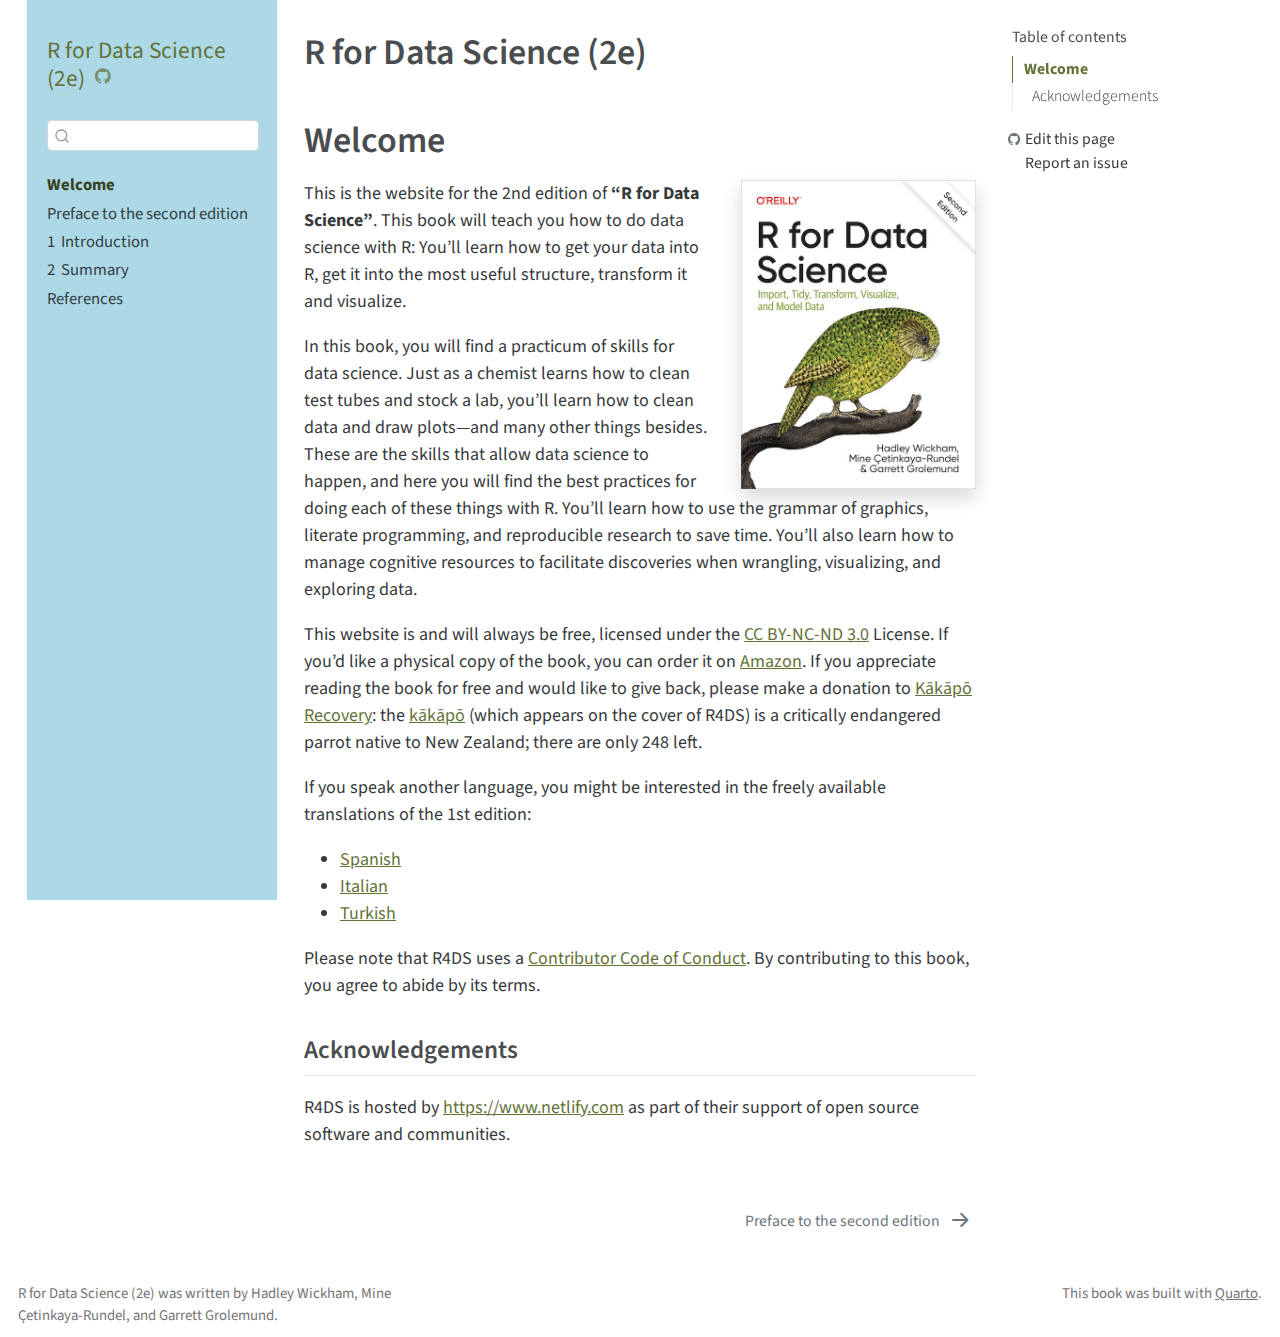
==== docs/index.html @ e5cec5fa "second commit" ====
<!DOCTYPE html>
<html xmlns="http://www.w3.org/1999/xhtml" lang="en" xml:lang="en"><head>

<meta charset="utf-8">
<meta name="generator" content="quarto-1.3.450">

<meta name="viewport" content="width=device-width, initial-scale=1.0, user-scalable=yes">

<meta name="author" content="Wang Tong, Hadley Wickham, Mine Çetinkaya-Rundel, and Garrett Grolemund">

<title>R for Data Science (2e)</title>
<style>
code{white-space: pre-wrap;}
span.smallcaps{font-variant: small-caps;}
div.columns{display: flex; gap: min(4vw, 1.5em);}
div.column{flex: auto; overflow-x: auto;}
div.hanging-indent{margin-left: 1.5em; text-indent: -1.5em;}
ul.task-list{list-style: none;}
ul.task-list li input[type="checkbox"] {
  width: 0.8em;
  margin: 0 0.8em 0.2em -1em; /* quarto-specific, see https://github.com/quarto-dev/quarto-cli/issues/4556 */ 
  vertical-align: middle;
}
</style>


<script src="site_libs/quarto-nav/quarto-nav.js"></script>
<script src="site_libs/quarto-nav/headroom.min.js"></script>
<script src="site_libs/clipboard/clipboard.min.js"></script>
<script src="site_libs/quarto-search/autocomplete.umd.js"></script>
<script src="site_libs/quarto-search/fuse.min.js"></script>
<script src="site_libs/quarto-search/quarto-search.js"></script>
<meta name="quarto:offset" content="./">
<link href="./preface-2e.html" rel="next">
<link href="./favicon.png" rel="icon" type="image/png">
<script src="site_libs/quarto-html/quarto.js"></script>
<script src="site_libs/quarto-html/popper.min.js"></script>
<script src="site_libs/quarto-html/tippy.umd.min.js"></script>
<script src="site_libs/quarto-html/anchor.min.js"></script>
<link href="site_libs/quarto-html/tippy.css" rel="stylesheet">
<link href="site_libs/quarto-html/quarto-syntax-highlighting.css" rel="stylesheet" id="quarto-text-highlighting-styles">
<script src="site_libs/bootstrap/bootstrap.min.js"></script>
<link href="site_libs/bootstrap/bootstrap-icons.css" rel="stylesheet">
<link href="site_libs/bootstrap/bootstrap.min.css" rel="stylesheet" id="quarto-bootstrap" data-mode="light">
<script id="quarto-search-options" type="application/json">{
  "location": "sidebar",
  "copy-button": false,
  "collapse-after": 3,
  "panel-placement": "start",
  "type": "textbox",
  "limit": 20,
  "language": {
    "search-no-results-text": "No results",
    "search-matching-documents-text": "matching documents",
    "search-copy-link-title": "Copy link to search",
    "search-hide-matches-text": "Hide additional matches",
    "search-more-match-text": "more match in this document",
    "search-more-matches-text": "more matches in this document",
    "search-clear-button-title": "Clear",
    "search-detached-cancel-button-title": "Cancel",
    "search-submit-button-title": "Submit",
    "search-label": "Search"
  }
}</script>
<script defer="" data-domain="r4ds.hadley.nz" src="https://plausible.io/js/plausible.js"></script>


</head>

<body class="nav-sidebar floating">

<div id="quarto-search-results"></div>
  <header id="quarto-header" class="headroom fixed-top">
  <nav class="quarto-secondary-nav">
    <div class="container-fluid d-flex">
      <button type="button" class="quarto-btn-toggle btn" data-bs-toggle="collapse" data-bs-target="#quarto-sidebar,#quarto-sidebar-glass" aria-controls="quarto-sidebar" aria-expanded="false" aria-label="Toggle sidebar navigation" onclick="if (window.quartoToggleHeadroom) { window.quartoToggleHeadroom(); }">
        <i class="bi bi-layout-text-sidebar-reverse"></i>
      </button>
      <nav class="quarto-page-breadcrumbs" aria-label="breadcrumb"><ol class="breadcrumb"><li class="breadcrumb-item"><a href="./index.html">Welcome</a></li></ol></nav>
      <a class="flex-grow-1" role="button" data-bs-toggle="collapse" data-bs-target="#quarto-sidebar,#quarto-sidebar-glass" aria-controls="quarto-sidebar" aria-expanded="false" aria-label="Toggle sidebar navigation" onclick="if (window.quartoToggleHeadroom) { window.quartoToggleHeadroom(); }">      
      </a>
      <button type="button" class="btn quarto-search-button" aria-label="" onclick="window.quartoOpenSearch();">
        <i class="bi bi-search"></i>
      </button>
    </div>
  </nav>
</header>
<!-- content -->
<div id="quarto-content" class="quarto-container page-columns page-rows-contents page-layout-article">
<!-- sidebar -->
  <nav id="quarto-sidebar" class="sidebar collapse collapse-horizontal sidebar-navigation floating overflow-auto">
    <div class="pt-lg-2 mt-2 text-left sidebar-header">
    <div class="sidebar-title mb-0 py-0">
      <a href="./">R for Data Science (2e)</a> 
        <div class="sidebar-tools-main">
    <a href="https://github.com/hadley/r4ds/" rel="" title="Source Code" class="quarto-navigation-tool px-1" aria-label="Source Code"><i class="bi bi-github"></i></a>
</div>
    </div>
      </div>
        <div class="mt-2 flex-shrink-0 align-items-center">
        <div class="sidebar-search">
        <div id="quarto-search" class="" title="Search"></div>
        </div>
        </div>
    <div class="sidebar-menu-container"> 
    <ul class="list-unstyled mt-1">
        <li class="sidebar-item">
  <div class="sidebar-item-container"> 
  <a href="./index.html" class="sidebar-item-text sidebar-link active">
 <span class="menu-text">Welcome</span></a>
  </div>
</li>
        <li class="sidebar-item">
  <div class="sidebar-item-container"> 
  <a href="./preface-2e.html" class="sidebar-item-text sidebar-link">
 <span class="menu-text">Preface to the second edition</span></a>
  </div>
</li>
        <li class="sidebar-item">
  <div class="sidebar-item-container"> 
  <a href="./intro.html" class="sidebar-item-text sidebar-link">
 <span class="menu-text"><span class="chapter-number">1</span>&nbsp; <span class="chapter-title">Introduction</span></span></a>
  </div>
</li>
        <li class="sidebar-item">
  <div class="sidebar-item-container"> 
  <a href="./summary.html" class="sidebar-item-text sidebar-link">
 <span class="menu-text"><span class="chapter-number">2</span>&nbsp; <span class="chapter-title">Summary</span></span></a>
  </div>
</li>
        <li class="sidebar-item">
  <div class="sidebar-item-container"> 
  <a href="./references.html" class="sidebar-item-text sidebar-link">
 <span class="menu-text">References</span></a>
  </div>
</li>
    </ul>
    </div>
</nav>
<div id="quarto-sidebar-glass" data-bs-toggle="collapse" data-bs-target="#quarto-sidebar,#quarto-sidebar-glass"></div>
<!-- margin-sidebar -->
    <div id="quarto-margin-sidebar" class="sidebar margin-sidebar">
        <nav id="TOC" role="doc-toc" class="toc-active">
    <h2 id="toc-title">Table of contents</h2>
   
  <ul>
  <li><a href="#welcome" id="toc-welcome" class="nav-link active" data-scroll-target="#welcome">Welcome</a>
  <ul class="collapse">
  <li><a href="#acknowledgements" id="toc-acknowledgements" class="nav-link" data-scroll-target="#acknowledgements">Acknowledgements</a></li>
  </ul></li>
  </ul>
<div class="toc-actions"><div><i class="bi bi-github"></i></div><div class="action-links"><p><a href="https://github.com/hadley/r4ds/edit/main/index.qmd" class="toc-action">Edit this page</a></p><p><a href="https://github.com/hadley/r4ds/issues/new" class="toc-action">Report an issue</a></p></div></div></nav>
    </div>
<!-- main -->
<main class="content" id="quarto-document-content">

<header id="title-block-header" class="quarto-title-block default">
<div class="quarto-title">
<h1 class="title">R for Data Science (2e)</h1>
</div>



<div class="quarto-title-meta">

    
  
    
  </div>
  

</header>


<section id="welcome" class="level1 unnumbered">
<h1 class="unnumbered">Welcome</h1><p><img src="cover.jpg" title="R for Data Science (2e)" class="quarto-cover-image img-fluid" alt="Hello, World"></p>
<p>This is the website for the 2nd edition of <strong>“R for Data Science”</strong>. This book will teach you how to do data science with R: You’ll learn how to get your data into R, get it into the most useful structure, transform it and visualize.</p>
<p>In this book, you will find a practicum of skills for data science. Just as a chemist learns how to clean test tubes and stock a lab, you’ll learn how to clean data and draw plots—and many other things besides. These are the skills that allow data science to happen, and here you will find the best practices for doing each of these things with R. You’ll learn how to use the grammar of graphics, literate programming, and reproducible research to save time. You’ll also learn how to manage cognitive resources to facilitate discoveries when wrangling, visualizing, and exploring data.</p>
<p>This website is and will always be free, licensed under the <a href="https://creativecommons.org/licenses/by-nc-nd/3.0/us/">CC BY-NC-ND 3.0</a> License. If you’d like a physical copy of the book, you can order it on <a href="https://www.amazon.com/dp/1492097403?&amp;tag=hadlwick-20">Amazon</a>. If you appreciate reading the book for free and would like to give back, please make a donation to <a href="https://www.doc.govt.nz/kakapo-donate">Kākāpō Recovery</a>: the <a href="https://www.youtube.com/watch?v=9T1vfsHYiKY">kākāpō</a> (which appears on the cover of R4DS) is a critically endangered parrot native to New Zealand; there are only 248 left.</p>
<p>If you speak another language, you might be interested in the freely available translations of the 1st edition:</p>
<ul>
<li><a href="http://es.r4ds.hadley.nz/">Spanish</a></li>
<li><a href="https://it.r4ds.hadley.nz/">Italian</a></li>
<li><a href="https://tr.r4ds.hadley.nz/">Turkish</a></li>
</ul>
<p>Please note that R4DS uses a <a href="https://contributor-covenant.org/version/2/0/CODE_OF_CONDUCT.html">Contributor Code of Conduct</a>. By contributing to this book, you agree to abide by its terms.</p>
<section id="acknowledgements" class="level2">
<h2 class="anchored" data-anchor-id="acknowledgements">Acknowledgements</h2>
<p>R4DS is hosted by <a href="https://www.netlify.com" class="uri">https://www.netlify.com</a> as part of their support of open source software and communities.</p>


</section>
</section>

</main> <!-- /main -->
<script id="quarto-html-after-body" type="application/javascript">
window.document.addEventListener("DOMContentLoaded", function (event) {
  const toggleBodyColorMode = (bsSheetEl) => {
    const mode = bsSheetEl.getAttribute("data-mode");
    const bodyEl = window.document.querySelector("body");
    if (mode === "dark") {
      bodyEl.classList.add("quarto-dark");
      bodyEl.classList.remove("quarto-light");
    } else {
      bodyEl.classList.add("quarto-light");
      bodyEl.classList.remove("quarto-dark");
    }
  }
  const toggleBodyColorPrimary = () => {
    const bsSheetEl = window.document.querySelector("link#quarto-bootstrap");
    if (bsSheetEl) {
      toggleBodyColorMode(bsSheetEl);
    }
  }
  toggleBodyColorPrimary();  
  const icon = "";
  const anchorJS = new window.AnchorJS();
  anchorJS.options = {
    placement: 'right',
    icon: icon
  };
  anchorJS.add('.anchored');
  const isCodeAnnotation = (el) => {
    for (const clz of el.classList) {
      if (clz.startsWith('code-annotation-')) {                     
        return true;
      }
    }
    return false;
  }
  const clipboard = new window.ClipboardJS('.code-copy-button', {
    text: function(trigger) {
      const codeEl = trigger.previousElementSibling.cloneNode(true);
      for (const childEl of codeEl.children) {
        if (isCodeAnnotation(childEl)) {
          childEl.remove();
        }
      }
      return codeEl.innerText;
    }
  });
  clipboard.on('success', function(e) {
    // button target
    const button = e.trigger;
    // don't keep focus
    button.blur();
    // flash "checked"
    button.classList.add('code-copy-button-checked');
    var currentTitle = button.getAttribute("title");
    button.setAttribute("title", "Copied!");
    let tooltip;
    if (window.bootstrap) {
      button.setAttribute("data-bs-toggle", "tooltip");
      button.setAttribute("data-bs-placement", "left");
      button.setAttribute("data-bs-title", "Copied!");
      tooltip = new bootstrap.Tooltip(button, 
        { trigger: "manual", 
          customClass: "code-copy-button-tooltip",
          offset: [0, -8]});
      tooltip.show();    
    }
    setTimeout(function() {
      if (tooltip) {
        tooltip.hide();
        button.removeAttribute("data-bs-title");
        button.removeAttribute("data-bs-toggle");
        button.removeAttribute("data-bs-placement");
      }
      button.setAttribute("title", currentTitle);
      button.classList.remove('code-copy-button-checked');
    }, 1000);
    // clear code selection
    e.clearSelection();
  });
  function tippyHover(el, contentFn) {
    const config = {
      allowHTML: true,
      content: contentFn,
      maxWidth: 500,
      delay: 100,
      arrow: false,
      appendTo: function(el) {
          return el.parentElement;
      },
      interactive: true,
      interactiveBorder: 10,
      theme: 'quarto',
      placement: 'bottom-start'
    };
    window.tippy(el, config); 
  }
  const noterefs = window.document.querySelectorAll('a[role="doc-noteref"]');
  for (var i=0; i<noterefs.length; i++) {
    const ref = noterefs[i];
    tippyHover(ref, function() {
      // use id or data attribute instead here
      let href = ref.getAttribute('data-footnote-href') || ref.getAttribute('href');
      try { href = new URL(href).hash; } catch {}
      const id = href.replace(/^#\/?/, "");
      const note = window.document.getElementById(id);
      return note.innerHTML;
    });
  }
      let selectedAnnoteEl;
      const selectorForAnnotation = ( cell, annotation) => {
        let cellAttr = 'data-code-cell="' + cell + '"';
        let lineAttr = 'data-code-annotation="' +  annotation + '"';
        const selector = 'span[' + cellAttr + '][' + lineAttr + ']';
        return selector;
      }
      const selectCodeLines = (annoteEl) => {
        const doc = window.document;
        const targetCell = annoteEl.getAttribute("data-target-cell");
        const targetAnnotation = annoteEl.getAttribute("data-target-annotation");
        const annoteSpan = window.document.querySelector(selectorForAnnotation(targetCell, targetAnnotation));
        const lines = annoteSpan.getAttribute("data-code-lines").split(",");
        const lineIds = lines.map((line) => {
          return targetCell + "-" + line;
        })
        let top = null;
        let height = null;
        let parent = null;
        if (lineIds.length > 0) {
            //compute the position of the single el (top and bottom and make a div)
            const el = window.document.getElementById(lineIds[0]);
            top = el.offsetTop;
            height = el.offsetHeight;
            parent = el.parentElement.parentElement;
          if (lineIds.length > 1) {
            const lastEl = window.document.getElementById(lineIds[lineIds.length - 1]);
            const bottom = lastEl.offsetTop + lastEl.offsetHeight;
            height = bottom - top;
          }
          if (top !== null && height !== null && parent !== null) {
            // cook up a div (if necessary) and position it 
            let div = window.document.getElementById("code-annotation-line-highlight");
            if (div === null) {
              div = window.document.createElement("div");
              div.setAttribute("id", "code-annotation-line-highlight");
              div.style.position = 'absolute';
              parent.appendChild(div);
            }
            div.style.top = top - 2 + "px";
            div.style.height = height + 4 + "px";
            let gutterDiv = window.document.getElementById("code-annotation-line-highlight-gutter");
            if (gutterDiv === null) {
              gutterDiv = window.document.createElement("div");
              gutterDiv.setAttribute("id", "code-annotation-line-highlight-gutter");
              gutterDiv.style.position = 'absolute';
              const codeCell = window.document.getElementById(targetCell);
              const gutter = codeCell.querySelector('.code-annotation-gutter');
              gutter.appendChild(gutterDiv);
            }
            gutterDiv.style.top = top - 2 + "px";
            gutterDiv.style.height = height + 4 + "px";
          }
          selectedAnnoteEl = annoteEl;
        }
      };
      const unselectCodeLines = () => {
        const elementsIds = ["code-annotation-line-highlight", "code-annotation-line-highlight-gutter"];
        elementsIds.forEach((elId) => {
          const div = window.document.getElementById(elId);
          if (div) {
            div.remove();
          }
        });
        selectedAnnoteEl = undefined;
      };
      // Attach click handler to the DT
      const annoteDls = window.document.querySelectorAll('dt[data-target-cell]');
      for (const annoteDlNode of annoteDls) {
        annoteDlNode.addEventListener('click', (event) => {
          const clickedEl = event.target;
          if (clickedEl !== selectedAnnoteEl) {
            unselectCodeLines();
            const activeEl = window.document.querySelector('dt[data-target-cell].code-annotation-active');
            if (activeEl) {
              activeEl.classList.remove('code-annotation-active');
            }
            selectCodeLines(clickedEl);
            clickedEl.classList.add('code-annotation-active');
          } else {
            // Unselect the line
            unselectCodeLines();
            clickedEl.classList.remove('code-annotation-active');
          }
        });
      }
  const findCites = (el) => {
    const parentEl = el.parentElement;
    if (parentEl) {
      const cites = parentEl.dataset.cites;
      if (cites) {
        return {
          el,
          cites: cites.split(' ')
        };
      } else {
        return findCites(el.parentElement)
      }
    } else {
      return undefined;
    }
  };
  var bibliorefs = window.document.querySelectorAll('a[role="doc-biblioref"]');
  for (var i=0; i<bibliorefs.length; i++) {
    const ref = bibliorefs[i];
    const citeInfo = findCites(ref);
    if (citeInfo) {
      tippyHover(citeInfo.el, function() {
        var popup = window.document.createElement('div');
        citeInfo.cites.forEach(function(cite) {
          var citeDiv = window.document.createElement('div');
          citeDiv.classList.add('hanging-indent');
          citeDiv.classList.add('csl-entry');
          var biblioDiv = window.document.getElementById('ref-' + cite);
          if (biblioDiv) {
            citeDiv.innerHTML = biblioDiv.innerHTML;
          }
          popup.appendChild(citeDiv);
        });
        return popup.innerHTML;
      });
    }
  }
});
</script>
<nav class="page-navigation">
  <div class="nav-page nav-page-previous">
  </div>
  <div class="nav-page nav-page-next">
      <a href="./preface-2e.html" class="pagination-link">
        <span class="nav-page-text">Preface to the second edition</span> <i class="bi bi-arrow-right-short"></i>
      </a>
  </div>
</nav>
</div> <!-- /content -->
<footer class="footer">
  <div class="nav-footer">
    <div class="nav-footer-left">R for Data Science (2e) was written by Hadley Wickham, Mine Çetinkaya-Rundel, and Garrett Grolemund.</div>   
    <div class="nav-footer-center">
      &nbsp;
    </div>
    <div class="nav-footer-right">This book was built with <a href="https://quarto.org/">Quarto</a>.</div>
  </div>
</footer>



</body></html>
---- docs/site_libs/quarto-html/tippy.css ----
.tippy-box[data-animation=fade][data-state=hidden]{opacity:0}[data-tippy-root]{max-width:calc(100vw - 10px)}.tippy-box{position:relative;background-color:#333;color:#fff;border-radius:4px;font-size:14px;line-height:1.4;white-space:normal;outline:0;transition-property:transform,visibility,opacity}.tippy-box[data-placement^=top]>.tippy-arrow{bottom:0}.tippy-box[data-placement^=top]>.tippy-arrow:before{bottom:-7px;left:0;border-width:8px 8px 0;border-top-color:initial;transform-origin:center top}.tippy-box[data-placement^=bottom]>.tippy-arrow{top:0}.tippy-box[data-placement^=bottom]>.tippy-arrow:before{top:-7px;left:0;border-width:0 8px 8px;border-bottom-color:initial;transform-origin:center bottom}.tippy-box[data-placement^=left]>.tippy-arrow{right:0}.tippy-box[data-placement^=left]>.tippy-arrow:before{border-width:8px 0 8px 8px;border-left-color:initial;right:-7px;transform-origin:center left}.tippy-box[data-placement^=right]>.tippy-arrow{left:0}.tippy-box[data-placement^=right]>.tippy-arrow:before{left:-7px;border-width:8px 8px 8px 0;border-right-color:initial;transform-origin:center right}.tippy-box[data-inertia][data-state=visible]{transition-timing-function:cubic-bezier(.54,1.5,.38,1.11)}.tippy-arrow{width:16px;height:16px;color:#333}.tippy-arrow:before{content:"";position:absolute;border-color:transparent;border-style:solid}.tippy-content{position:relative;padding:5px 9px;z-index:1}
---- docs/site_libs/quarto-html/quarto-syntax-highlighting.css ----
/* quarto syntax highlight colors */
:root {
  --quarto-hl-ot-color: #003B4F;
  --quarto-hl-at-color: #657422;
  --quarto-hl-ss-color: #20794D;
  --quarto-hl-an-color: #5E5E5E;
  --quarto-hl-fu-color: #4758AB;
  --quarto-hl-st-color: #20794D;
  --quarto-hl-cf-color: #003B4F;
  --quarto-hl-op-color: #5E5E5E;
  --quarto-hl-er-color: #AD0000;
  --quarto-hl-bn-color: #AD0000;
  --quarto-hl-al-color: #AD0000;
  --quarto-hl-va-color: #111111;
  --quarto-hl-bu-color: inherit;
  --quarto-hl-ex-color: inherit;
  --quarto-hl-pp-color: #AD0000;
  --quarto-hl-in-color: #5E5E5E;
  --quarto-hl-vs-color: #20794D;
  --quarto-hl-wa-color: #5E5E5E;
  --quarto-hl-do-color: #5E5E5E;
  --quarto-hl-im-color: #00769E;
  --quarto-hl-ch-color: #20794D;
  --quarto-hl-dt-color: #AD0000;
  --quarto-hl-fl-color: #AD0000;
  --quarto-hl-co-color: #5E5E5E;
  --quarto-hl-cv-color: #5E5E5E;
  --quarto-hl-cn-color: #8f5902;
  --quarto-hl-sc-color: #5E5E5E;
  --quarto-hl-dv-color: #AD0000;
  --quarto-hl-kw-color: #003B4F;
}

/* other quarto variables */
:root {
  --quarto-font-monospace: SFMono-Regular, Menlo, Monaco, Consolas, "Liberation Mono", "Courier New", monospace;
}

pre > code.sourceCode > span {
  color: #003B4F;
}

code span {
  color: #003B4F;
}

code.sourceCode > span {
  color: #003B4F;
}

div.sourceCode,
div.sourceCode pre.sourceCode {
  color: #003B4F;
}

code span.ot {
  color: #003B4F;
  font-style: inherit;
}

code span.at {
  color: #657422;
  font-style: inherit;
}

code span.ss {
  color: #20794D;
  font-style: inherit;
}

code span.an {
  color: #5E5E5E;
  font-style: inherit;
}

code span.fu {
  color: #4758AB;
  font-style: inherit;
}

code span.st {
  color: #20794D;
  font-style: inherit;
}

code span.cf {
  color: #003B4F;
  font-style: inherit;
}

code span.op {
  color: #5E5E5E;
  font-style: inherit;
}

code span.er {
  color: #AD0000;
  font-style: inherit;
}

code span.bn {
  color: #AD0000;
  font-style: inherit;
}

code span.al {
  color: #AD0000;
  font-style: inherit;
}

code span.va {
  color: #111111;
  font-style: inherit;
}

code span.bu {
  font-style: inherit;
}

code span.ex {
  font-style: inherit;
}

code span.pp {
  color: #AD0000;
  font-style: inherit;
}

code span.in {
  color: #5E5E5E;
  font-style: inherit;
}

code span.vs {
  color: #20794D;
  font-style: inherit;
}

code span.wa {
  color: #5E5E5E;
  font-style: italic;
}

code span.do {
  color: #5E5E5E;
  font-style: italic;
}

code span.im {
  color: #00769E;
  font-style: inherit;
}

code span.ch {
  color: #20794D;
  font-style: inherit;
}

code span.dt {
  color: #AD0000;
  font-style: inherit;
}

code span.fl {
  color: #AD0000;
  font-style: inherit;
}

code span.co {
  color: #5E5E5E;
  font-style: inherit;
}

code span.cv {
  color: #5E5E5E;
  font-style: italic;
}

code span.cn {
  color: #8f5902;
  font-style: inherit;
}

code span.sc {
  color: #5E5E5E;
  font-style: inherit;
}

code span.dv {
  color: #AD0000;
  font-style: inherit;
}

code span.kw {
  color: #003B4F;
  font-style: inherit;
}

.prevent-inlining {
  content: "</";
}

/*# sourceMappingURL=debc5d5d77c3f9108843748ff7464032.css.map */
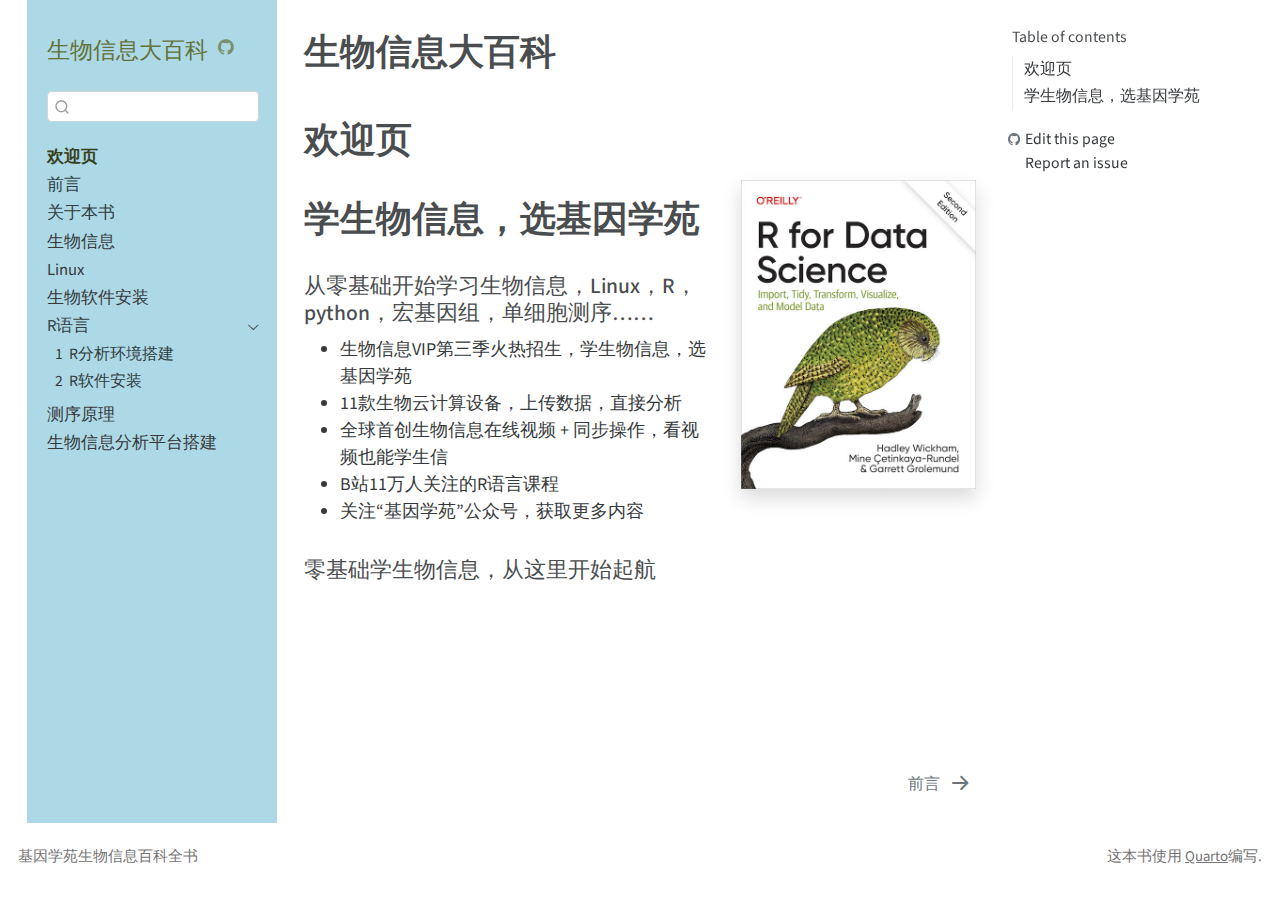
==== commit 33f84fc9: "second commit" ====
--- a/docs/index.html
+++ b/docs/index.html
@@ -6,9 +6,9 @@
 
 <meta name="viewport" content="width=device-width, initial-scale=1.0, user-scalable=yes">
 
-<meta name="author" content="Wang Tong, Hadley Wickham, Mine Çetinkaya-Rundel, and Garrett Grolemund">
-
-<title>R for Data Science (2e)</title>
+<meta name="author" content="王通">
+
+<title>生物信息大百科</title>
 <style>
 code{white-space: pre-wrap;}
 span.smallcaps{font-variant: small-caps;}
@@ -31,7 +31,7 @@
 <script src="site_libs/quarto-search/fuse.min.js"></script>
 <script src="site_libs/quarto-search/quarto-search.js"></script>
 <meta name="quarto:offset" content="./">
-<link href="./preface-2e.html" rel="next">
+<link href="./preface.html" rel="next">
 <link href="./favicon.png" rel="icon" type="image/png">
 <script src="site_libs/quarto-html/quarto.js"></script>
 <script src="site_libs/quarto-html/popper.min.js"></script>
@@ -76,7 +76,7 @@
       <button type="button" class="quarto-btn-toggle btn" data-bs-toggle="collapse" data-bs-target="#quarto-sidebar,#quarto-sidebar-glass" aria-controls="quarto-sidebar" aria-expanded="false" aria-label="Toggle sidebar navigation" onclick="if (window.quartoToggleHeadroom) { window.quartoToggleHeadroom(); }">
         <i class="bi bi-layout-text-sidebar-reverse"></i>
       </button>
-      <nav class="quarto-page-breadcrumbs" aria-label="breadcrumb"><ol class="breadcrumb"><li class="breadcrumb-item"><a href="./index.html">Welcome</a></li></ol></nav>
+      <nav class="quarto-page-breadcrumbs" aria-label="breadcrumb"><ol class="breadcrumb"><li class="breadcrumb-item"><a href="./index.html">欢迎页</a></li></ol></nav>
       <a class="flex-grow-1" role="button" data-bs-toggle="collapse" data-bs-target="#quarto-sidebar,#quarto-sidebar-glass" aria-controls="quarto-sidebar" aria-expanded="false" aria-label="Toggle sidebar navigation" onclick="if (window.quartoToggleHeadroom) { window.quartoToggleHeadroom(); }">      
       </a>
       <button type="button" class="btn quarto-search-button" aria-label="" onclick="window.quartoOpenSearch();">
@@ -91,9 +91,9 @@
   <nav id="quarto-sidebar" class="sidebar collapse collapse-horizontal sidebar-navigation floating overflow-auto">
     <div class="pt-lg-2 mt-2 text-left sidebar-header">
     <div class="sidebar-title mb-0 py-0">
-      <a href="./">R for Data Science (2e)</a> 
+      <a href="./">生物信息大百科</a> 
         <div class="sidebar-tools-main">
-    <a href="https://github.com/hadley/r4ds/" rel="" title="Source Code" class="quarto-navigation-tool px-1" aria-label="Source Code"><i class="bi bi-github"></i></a>
+    <a href="https://github.com/wangtong/mybook" rel="" title="Source Code" class="quarto-navigation-tool px-1" aria-label="Source Code"><i class="bi bi-github"></i></a>
 </div>
     </div>
       </div>
@@ -107,33 +107,64 @@
         <li class="sidebar-item">
   <div class="sidebar-item-container"> 
   <a href="./index.html" class="sidebar-item-text sidebar-link active">
- <span class="menu-text">Welcome</span></a>
+ <span class="menu-text">欢迎页</span></a>
   </div>
 </li>
         <li class="sidebar-item">
   <div class="sidebar-item-container"> 
-  <a href="./preface-2e.html" class="sidebar-item-text sidebar-link">
- <span class="menu-text">Preface to the second edition</span></a>
+  <a href="./preface.html" class="sidebar-item-text sidebar-link">
+ <span class="menu-text">前言</span></a>
   </div>
 </li>
         <li class="sidebar-item">
   <div class="sidebar-item-container"> 
   <a href="./intro.html" class="sidebar-item-text sidebar-link">
- <span class="menu-text"><span class="chapter-number">1</span>&nbsp; <span class="chapter-title">Introduction</span></span></a>
+ <span class="menu-text">关于本书</span></a>
   </div>
 </li>
-        <li class="sidebar-item">
+        <li class="sidebar-item sidebar-item-section">
+      <span class="sidebar-item-text sidebar-link text-start">
+ <span class="menu-text">生物信息</span></span>
+  </li>
+        <li class="sidebar-item sidebar-item-section">
+      <span class="sidebar-item-text sidebar-link text-start">
+ <span class="menu-text">Linux</span></span>
+  </li>
+        <li class="sidebar-item sidebar-item-section">
+      <span class="sidebar-item-text sidebar-link text-start">
+ <span class="menu-text">生物软件安装</span></span>
+  </li>
+        <li class="sidebar-item sidebar-item-section">
+      <div class="sidebar-item-container"> 
+            <a class="sidebar-item-text sidebar-link text-start" data-bs-toggle="collapse" data-bs-target="#quarto-sidebar-section-4" aria-expanded="true">
+ <span class="menu-text">R语言</span></a>
+          <a class="sidebar-item-toggle text-start" data-bs-toggle="collapse" data-bs-target="#quarto-sidebar-section-4" aria-expanded="true" aria-label="Toggle section">
+            <i class="bi bi-chevron-right ms-2"></i>
+          </a> 
+      </div>
+      <ul id="quarto-sidebar-section-4" class="collapse list-unstyled sidebar-section depth1 show">  
+          <li class="sidebar-item">
   <div class="sidebar-item-container"> 
-  <a href="./summary.html" class="sidebar-item-text sidebar-link">
- <span class="menu-text"><span class="chapter-number">2</span>&nbsp; <span class="chapter-title">Summary</span></span></a>
+  <a href="./rbase-1.html" class="sidebar-item-text sidebar-link">
+ <span class="menu-text"><span class="chapter-number">1</span>&nbsp; <span class="chapter-title">R分析环境搭建</span></span></a>
   </div>
 </li>
-        <li class="sidebar-item">
+          <li class="sidebar-item">
   <div class="sidebar-item-container"> 
-  <a href="./references.html" class="sidebar-item-text sidebar-link">
- <span class="menu-text">References</span></a>
+  <a href="./rbase-2.html" class="sidebar-item-text sidebar-link">
+ <span class="menu-text"><span class="chapter-number">2</span>&nbsp; <span class="chapter-title">R软件安装</span></span></a>
   </div>
 </li>
+      </ul>
+  </li>
+        <li class="sidebar-item sidebar-item-section">
+      <span class="sidebar-item-text sidebar-link text-start">
+ <span class="menu-text">测序原理</span></span>
+  </li>
+        <li class="sidebar-item sidebar-item-section">
+      <span class="sidebar-item-text sidebar-link text-start">
+ <span class="menu-text">生物信息分析平台搭建</span></span>
+  </li>
     </ul>
     </div>
 </nav>
@@ -144,19 +175,21 @@
     <h2 id="toc-title">Table of contents</h2>
    
   <ul>
-  <li><a href="#welcome" id="toc-welcome" class="nav-link active" data-scroll-target="#welcome">Welcome</a>
+  <li><a href="#欢迎页" id="toc-欢迎页" class="nav-link active" data-scroll-target="#欢迎页">欢迎页</a></li>
+  <li><a href="#学生物信息选基因学苑" id="toc-学生物信息选基因学苑" class="nav-link" data-scroll-target="#学生物信息选基因学苑">学生物信息，选基因学苑</a>
   <ul class="collapse">
-  <li><a href="#acknowledgements" id="toc-acknowledgements" class="nav-link" data-scroll-target="#acknowledgements">Acknowledgements</a></li>
+  <li><a href="#从零基础开始学习生物信息linuxrpython宏基因组单细胞测序" id="toc-从零基础开始学习生物信息linuxrpython宏基因组单细胞测序" class="nav-link" data-scroll-target="#从零基础开始学习生物信息linuxrpython宏基因组单细胞测序">从零基础开始学习生物信息，Linux，R，python，宏基因组，单细胞测序……</a></li>
+  <li><a href="#零基础学生物信息从这里开始起航" id="toc-零基础学生物信息从这里开始起航" class="nav-link" data-scroll-target="#零基础学生物信息从这里开始起航">零基础学生物信息，从这里开始起航</a></li>
   </ul></li>
   </ul>
-<div class="toc-actions"><div><i class="bi bi-github"></i></div><div class="action-links"><p><a href="https://github.com/hadley/r4ds/edit/main/index.qmd" class="toc-action">Edit this page</a></p><p><a href="https://github.com/hadley/r4ds/issues/new" class="toc-action">Report an issue</a></p></div></div></nav>
+<div class="toc-actions"><div><i class="bi bi-github"></i></div><div class="action-links"><p><a href="https://github.com/wangtong/mybook/edit/main/index.qmd" class="toc-action">Edit this page</a></p><p><a href="https://github.com/wangtong/mybook/issues/new" class="toc-action">Report an issue</a></p></div></div></nav>
     </div>
 <!-- main -->
 <main class="content" id="quarto-document-content">
 
 <header id="title-block-header" class="quarto-title-block default">
 <div class="quarto-title">
-<h1 class="title">R for Data Science (2e)</h1>
+<h1 class="title">生物信息大百科</h1>
 </div>
 
 
@@ -172,21 +205,23 @@
 </header>
 
 
-<section id="welcome" class="level1 unnumbered">
-<h1 class="unnumbered">Welcome</h1><p><img src="cover.jpg" title="R for Data Science (2e)" class="quarto-cover-image img-fluid" alt="Hello, World"></p>
-<p>This is the website for the 2nd edition of <strong>“R for Data Science”</strong>. This book will teach you how to do data science with R: You’ll learn how to get your data into R, get it into the most useful structure, transform it and visualize.</p>
-<p>In this book, you will find a practicum of skills for data science. Just as a chemist learns how to clean test tubes and stock a lab, you’ll learn how to clean data and draw plots—and many other things besides. These are the skills that allow data science to happen, and here you will find the best practices for doing each of these things with R. You’ll learn how to use the grammar of graphics, literate programming, and reproducible research to save time. You’ll also learn how to manage cognitive resources to facilitate discoveries when wrangling, visualizing, and exploring data.</p>
-<p>This website is and will always be free, licensed under the <a href="https://creativecommons.org/licenses/by-nc-nd/3.0/us/">CC BY-NC-ND 3.0</a> License. If you’d like a physical copy of the book, you can order it on <a href="https://www.amazon.com/dp/1492097403?&amp;tag=hadlwick-20">Amazon</a>. If you appreciate reading the book for free and would like to give back, please make a donation to <a href="https://www.doc.govt.nz/kakapo-donate">Kākāpō Recovery</a>: the <a href="https://www.youtube.com/watch?v=9T1vfsHYiKY">kākāpō</a> (which appears on the cover of R4DS) is a critically endangered parrot native to New Zealand; there are only 248 left.</p>
-<p>If you speak another language, you might be interested in the freely available translations of the 1st edition:</p>
+<section id="欢迎页" class="level1 unnumbered">
+<h1 class="unnumbered">欢迎页</h1><p><img src="cover.jpg" title="生物信息大百科" class="quarto-cover-image img-fluid" alt="Hello, World"></p>
+</section>
+<section id="学生物信息选基因学苑" class="level1">
+<h1>学生物信息，选基因学苑</h1>
+<section id="从零基础开始学习生物信息linuxrpython宏基因组单细胞测序" class="level3">
+<h3 class="anchored" data-anchor-id="从零基础开始学习生物信息linuxrpython宏基因组单细胞测序">从零基础开始学习生物信息，Linux，R，python，宏基因组，单细胞测序……</h3>
 <ul>
-<li><a href="http://es.r4ds.hadley.nz/">Spanish</a></li>
-<li><a href="https://it.r4ds.hadley.nz/">Italian</a></li>
-<li><a href="https://tr.r4ds.hadley.nz/">Turkish</a></li>
+<li>生物信息VIP第三季火热招生，学生物信息，选基因学苑</li>
+<li>11款生物云计算设备，上传数据，直接分析</li>
+<li>全球首创生物信息在线视频 + 同步操作，看视频也能学生信</li>
+<li>B站11万人关注的R语言课程</li>
+<li>关注“基因学苑”公众号，获取更多内容</li>
 </ul>
-<p>Please note that R4DS uses a <a href="https://contributor-covenant.org/version/2/0/CODE_OF_CONDUCT.html">Contributor Code of Conduct</a>. By contributing to this book, you agree to abide by its terms.</p>
-<section id="acknowledgements" class="level2">
-<h2 class="anchored" data-anchor-id="acknowledgements">Acknowledgements</h2>
-<p>R4DS is hosted by <a href="https://www.netlify.com" class="uri">https://www.netlify.com</a> as part of their support of open source software and communities.</p>
+</section>
+<section id="零基础学生物信息从这里开始起航" class="level3">
+<h3 class="anchored" data-anchor-id="零基础学生物信息从这里开始起航">零基础学生物信息，从这里开始起航</h3>
 
 
 </section>
@@ -430,19 +465,19 @@
   <div class="nav-page nav-page-previous">
   </div>
   <div class="nav-page nav-page-next">
-      <a href="./preface-2e.html" class="pagination-link">
-        <span class="nav-page-text">Preface to the second edition</span> <i class="bi bi-arrow-right-short"></i>
+      <a href="./preface.html" class="pagination-link">
+        <span class="nav-page-text">前言</span> <i class="bi bi-arrow-right-short"></i>
       </a>
   </div>
 </nav>
 </div> <!-- /content -->
 <footer class="footer">
   <div class="nav-footer">
-    <div class="nav-footer-left">R for Data Science (2e) was written by Hadley Wickham, Mine Çetinkaya-Rundel, and Garrett Grolemund.</div>   
+    <div class="nav-footer-left">基因学苑生物信息百科全书</div>   
     <div class="nav-footer-center">
       &nbsp;
     </div>
-    <div class="nav-footer-right">This book was built with <a href="https://quarto.org/">Quarto</a>.</div>
+    <div class="nav-footer-right">这本书使用 <a href="https://quarto.org/">Quarto</a>编写.</div>
   </div>
 </footer>
 
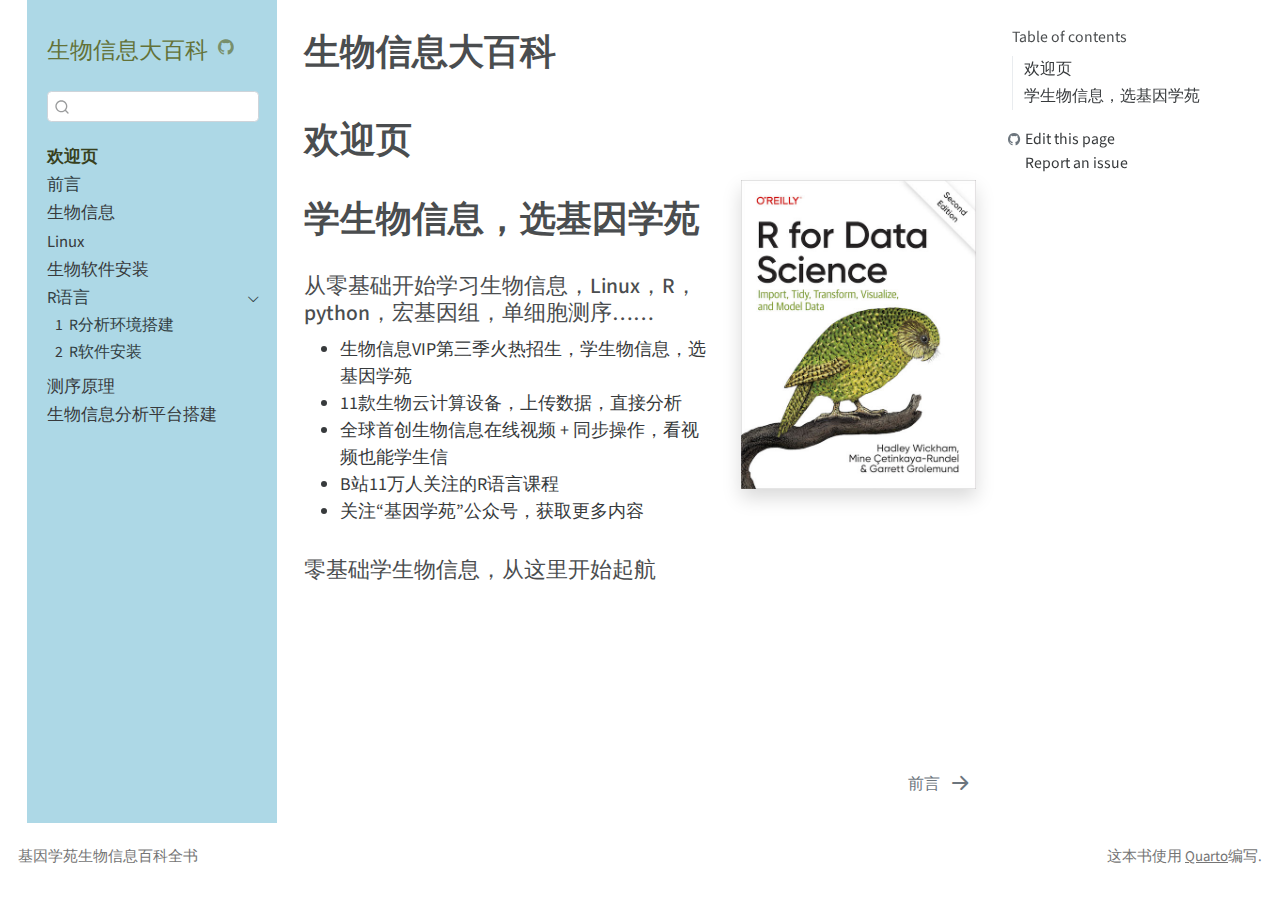
==== commit 3b56402b: "second commit" ====
--- a/docs/index.html
+++ b/docs/index.html
@@ -114,12 +114,6 @@
   <div class="sidebar-item-container"> 
   <a href="./preface.html" class="sidebar-item-text sidebar-link">
  <span class="menu-text">前言</span></a>
-  </div>
-</li>
-        <li class="sidebar-item">
-  <div class="sidebar-item-container"> 
-  <a href="./intro.html" class="sidebar-item-text sidebar-link">
- <span class="menu-text">关于本书</span></a>
   </div>
 </li>
         <li class="sidebar-item sidebar-item-section">
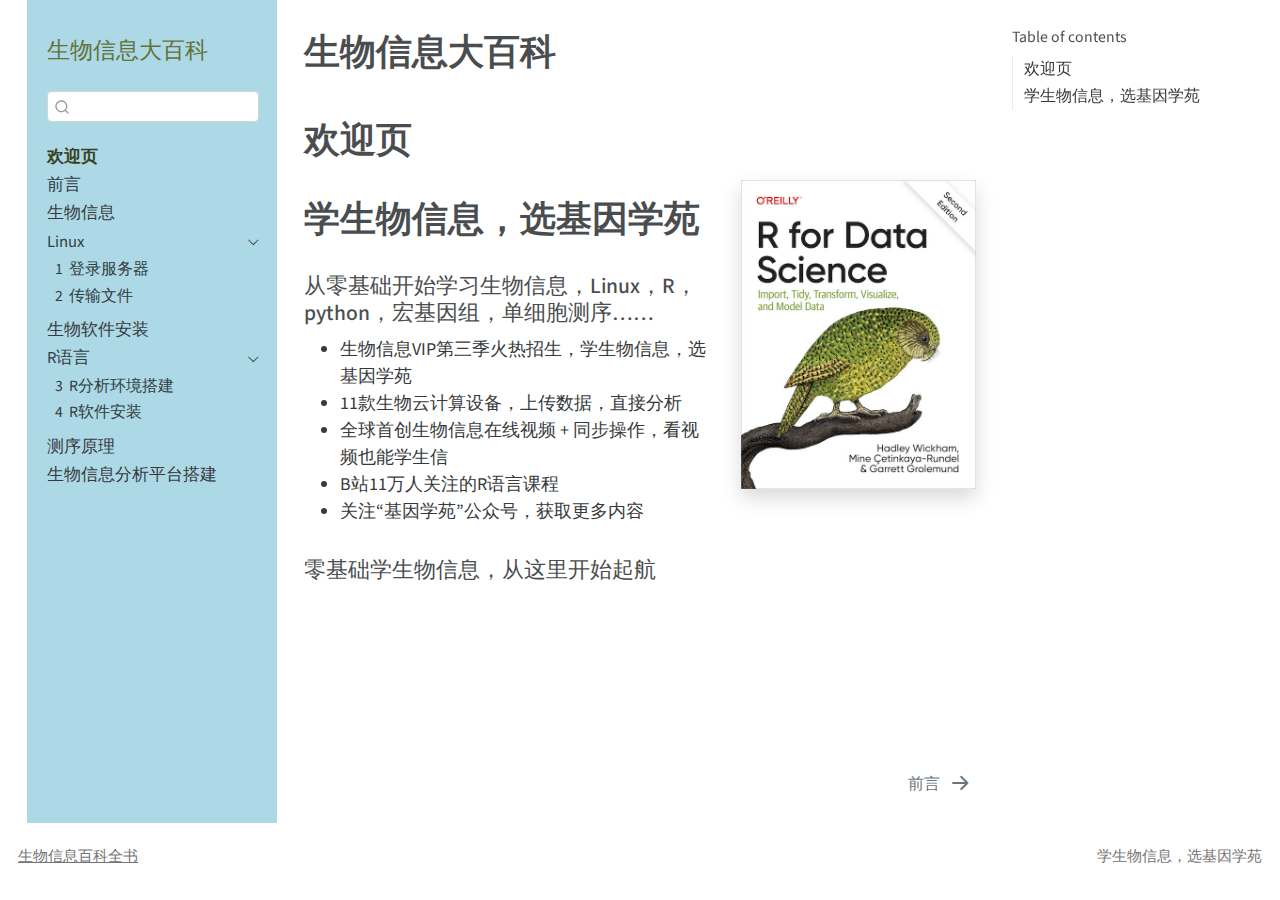
==== commit ac2e98de: "0804 commit" ====
--- a/docs/index.html
+++ b/docs/index.html
@@ -92,9 +92,6 @@
     <div class="pt-lg-2 mt-2 text-left sidebar-header">
     <div class="sidebar-title mb-0 py-0">
       <a href="./">生物信息大百科</a> 
-        <div class="sidebar-tools-main">
-    <a href="https://github.com/wangtong/mybook" rel="" title="Source Code" class="quarto-navigation-tool px-1" aria-label="Source Code"><i class="bi bi-github"></i></a>
-</div>
     </div>
       </div>
         <div class="mt-2 flex-shrink-0 align-items-center">
@@ -121,8 +118,27 @@
  <span class="menu-text">生物信息</span></span>
   </li>
         <li class="sidebar-item sidebar-item-section">
-      <span class="sidebar-item-text sidebar-link text-start">
- <span class="menu-text">Linux</span></span>
+      <div class="sidebar-item-container"> 
+            <a class="sidebar-item-text sidebar-link text-start" data-bs-toggle="collapse" data-bs-target="#quarto-sidebar-section-2" aria-expanded="true">
+ <span class="menu-text">Linux</span></a>
+          <a class="sidebar-item-toggle text-start" data-bs-toggle="collapse" data-bs-target="#quarto-sidebar-section-2" aria-expanded="true" aria-label="Toggle section">
+            <i class="bi bi-chevron-right ms-2"></i>
+          </a> 
+      </div>
+      <ul id="quarto-sidebar-section-2" class="collapse list-unstyled sidebar-section depth1 show">  
+          <li class="sidebar-item">
+  <div class="sidebar-item-container"> 
+  <a href="./login.html" class="sidebar-item-text sidebar-link">
+ <span class="menu-text"><span class="chapter-number">1</span>&nbsp; <span class="chapter-title">登录服务器</span></span></a>
+  </div>
+</li>
+          <li class="sidebar-item">
+  <div class="sidebar-item-container"> 
+  <a href="./transfile.html" class="sidebar-item-text sidebar-link">
+ <span class="menu-text"><span class="chapter-number">2</span>&nbsp; <span class="chapter-title">传输文件</span></span></a>
+  </div>
+</li>
+      </ul>
   </li>
         <li class="sidebar-item sidebar-item-section">
       <span class="sidebar-item-text sidebar-link text-start">
@@ -140,13 +156,13 @@
           <li class="sidebar-item">
   <div class="sidebar-item-container"> 
   <a href="./rbase-1.html" class="sidebar-item-text sidebar-link">
- <span class="menu-text"><span class="chapter-number">1</span>&nbsp; <span class="chapter-title">R分析环境搭建</span></span></a>
+ <span class="menu-text"><span class="chapter-number">3</span>&nbsp; <span class="chapter-title">R分析环境搭建</span></span></a>
   </div>
 </li>
           <li class="sidebar-item">
   <div class="sidebar-item-container"> 
   <a href="./rbase-2.html" class="sidebar-item-text sidebar-link">
- <span class="menu-text"><span class="chapter-number">2</span>&nbsp; <span class="chapter-title">R软件安装</span></span></a>
+ <span class="menu-text"><span class="chapter-number">4</span>&nbsp; <span class="chapter-title">R软件安装</span></span></a>
   </div>
 </li>
       </ul>
@@ -176,7 +192,7 @@
   <li><a href="#零基础学生物信息从这里开始起航" id="toc-零基础学生物信息从这里开始起航" class="nav-link" data-scroll-target="#零基础学生物信息从这里开始起航">零基础学生物信息，从这里开始起航</a></li>
   </ul></li>
   </ul>
-<div class="toc-actions"><div><i class="bi bi-github"></i></div><div class="action-links"><p><a href="https://github.com/wangtong/mybook/edit/main/index.qmd" class="toc-action">Edit this page</a></p><p><a href="https://github.com/wangtong/mybook/issues/new" class="toc-action">Report an issue</a></p></div></div></nav>
+</nav>
     </div>
 <!-- main -->
 <main class="content" id="quarto-document-content">
@@ -467,11 +483,11 @@
 </div> <!-- /content -->
 <footer class="footer">
   <div class="nav-footer">
-    <div class="nav-footer-left">基因学苑生物信息百科全书</div>   
+    <div class="nav-footer-left"><a href="https://tongyuangene.com">生物信息百科全书</a></div>   
     <div class="nav-footer-center">
       &nbsp;
     </div>
-    <div class="nav-footer-right">这本书使用 <a href="https://quarto.org/">Quarto</a>编写.</div>
+    <div class="nav-footer-right">学生物信息，选基因学苑</div>
   </div>
 </footer>
 
